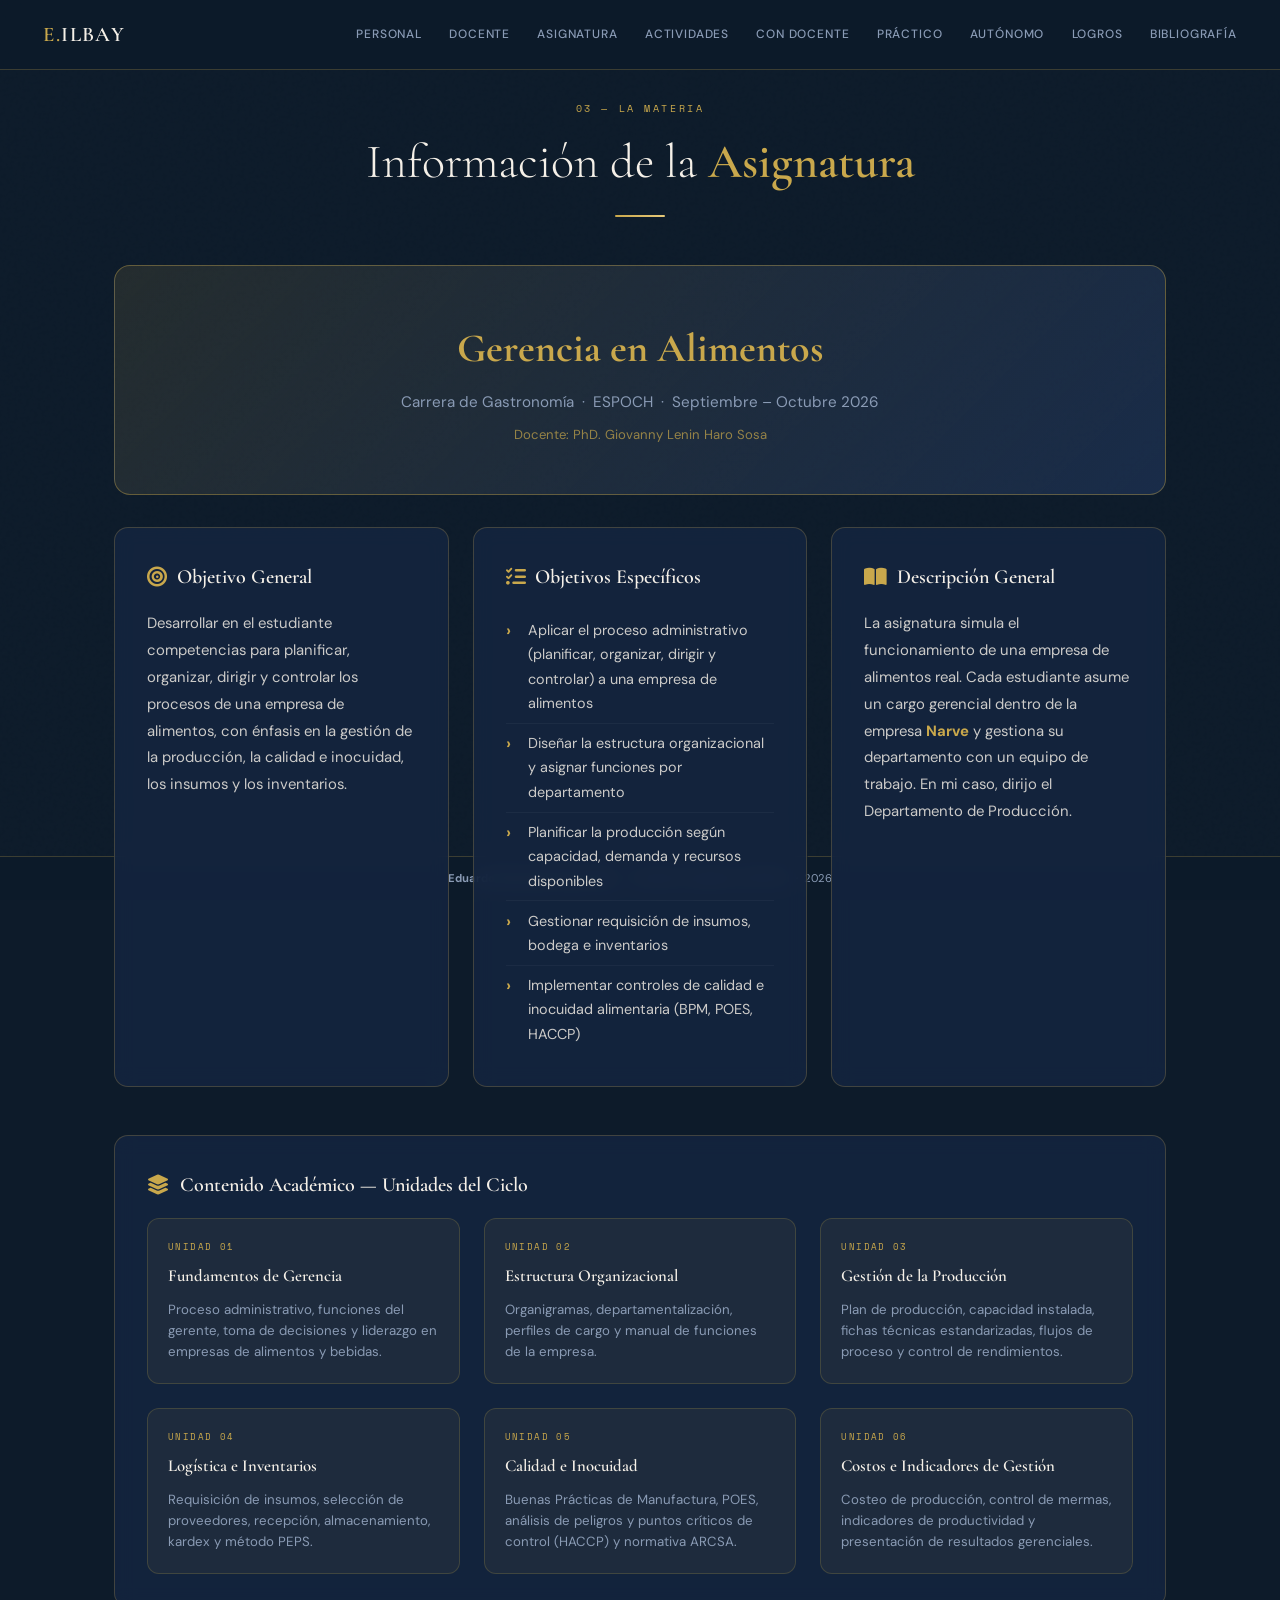
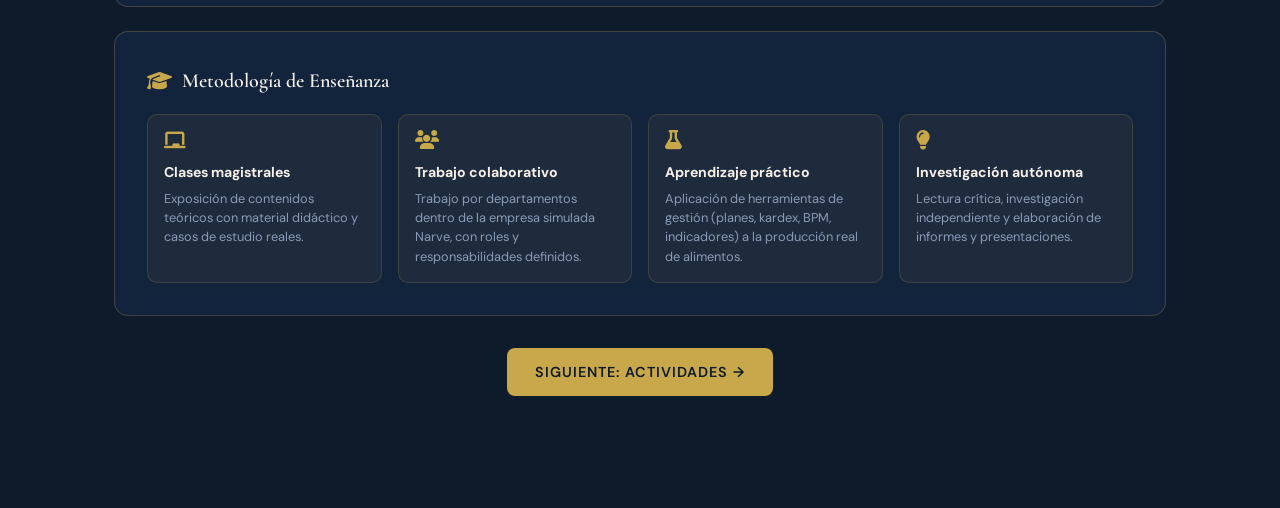
==== asignatura.html @ fa63ee55 "sgdhfghjbklmñ,.{{" ====
<!DOCTYPE html>
<html lang="es">
<head>
  <meta charset="UTF-8" />
  <meta name="viewport" content="width=device-width, initial-scale=1.0" />
  <title>Información de la Asignatura | Portafolio</title>
  <link href="https://fonts.googleapis.com/css2?family=Cormorant+Garamond:ital,wght@0,300;0,400;0,600;1,300;1,400&family=DM+Sans:wght@300;400;500;600&family=Space+Mono:wght@400;700&display=swap" rel="stylesheet" />
  <link href="https://cdnjs.cloudflare.com/ajax/libs/font-awesome/6.5.0/css/all.min.css" rel="stylesheet" />
  <link rel="stylesheet" href="shared-effects.css" />
  <style>
    :root { --navy:#0d1b2a; --navy-mid:#152540; --navy-soft:#1e3356; --gold:#c9a84c; --gold-light:#e6c97a; --cream:#f5f0e8; --cream-dark:#e8e0cc; --white:#ffffff; --text-dim:#8a9bb5; --card-bg:rgba(21,37,64,0.85); --border:rgba(201,168,76,0.25); --radius:14px; }
    *, *::before, *::after { box-sizing:border-box; margin:0; padding:0; }
    html { scroll-behavior:smooth; }
    body { font-family:"DM Sans", sans-serif; background:var(--navy); color:var(--cream); overflow-x:hidden; line-height:1.7; }
    h1, h2, h3, h4 { font-family:"Cormorant Garamond", serif; }
    body::before { content:""; position:fixed; inset:0; background-image:url("data:image/svg+xml,%3Csvg viewBox='0 0 256 256' xmlns='http://www.w3.org/2000/svg'%3E%3Cfilter id='noise'%3E%3CfeTurbulence type='fractalNoise' baseFrequency='0.9' numOctaves='4' stitchTiles='stitch'/%3E%3C/filter%3E%3Crect width='100%25' height='100%25' filter='url(%23noise)' opacity='0.04'/%3E%3C/svg%3E"); pointer-events:none; z-index:0; opacity:0.4; }
    nav { position:fixed; top:0; left:0; right:0; z-index:999; padding:0 2rem; height:70px; display:flex; align-items:center; justify-content:space-between; background:rgba(13,27,42,0.92); backdrop-filter:blur(12px); border-bottom:1px solid var(--border); }
    .nav-brand { font-family:"Cormorant Garamond", serif; font-size:1.3rem; font-weight:600; color:var(--gold); text-decoration:none; }
    .nav-brand span { color:var(--cream); }
    nav a { color:var(--text-dim); text-decoration:none; font-size:0.75rem; font-weight:500; letter-spacing:0.07em; text-transform:uppercase; padding:0.4rem 0.7rem; border-radius:6px; transition:all 0.3s; }
    nav a:hover { color:var(--gold); background:rgba(201,168,76,0.08); }
    main { padding-top:100px; padding-bottom:80px; max-width:1100px; margin:0 auto; position:relative; z-index:1; padding-left:1.5rem; padding-right:1.5rem; }
    .page-header { text-align:center; margin-bottom:3rem; }
    .page-tag { font-family:"Space Mono", monospace; font-size:0.65rem; color:var(--gold); letter-spacing:0.25em; text-transform:uppercase; display:block; margin-bottom:1rem; }
    .page-title { font-size:clamp(2.2rem, 4vw, 3rem); font-weight:300; color:var(--cream); line-height:1.2; }
    .page-title strong { color:var(--gold); font-weight:600; }
    .page-line { width:50px; height:2px; background:linear-gradient(90deg, var(--gold), var(--gold-light)); margin:1.5rem auto 0; border-radius:2px; }
    .course-banner { background:linear-gradient(135deg, rgba(201,168,76,0.12), rgba(30,51,86,0.7)); border:1px solid rgba(201,168,76,0.4); border-radius:16px; padding:3rem 2rem; text-align:center; margin-bottom:2rem; }
    .course-banner h2 { font-size:clamp(1.8rem, 4vw, 2.5rem); color:var(--gold); margin-bottom:0.5rem; }
    .course-banner p { font-size:0.95rem; color:var(--text-dim); }
    .card { background:var(--card-bg); border:1px solid var(--border); border-radius:14px; padding:2rem; backdrop-filter:blur(10px); transition:all 0.35s; margin-bottom:1.5rem; }
    .card:hover { transform:translateY(-3px); border-color:rgba(201,168,76,0.45); }
    .card h3 { font-family:"Cormorant Garamond", serif; font-size:1.25rem; font-weight:600; color:var(--cream); margin-bottom:1rem; display:flex; align-items:center; gap:0.6rem; }
    .card p { font-size:0.93rem; color:rgba(245,240,232,0.82); line-height:1.8; }
    .card ul { list-style:none; }
    .card li { padding:0.45rem 0 0.45rem 1.4rem; position:relative; font-size:0.9rem; color:rgba(245,240,232,0.82); border-bottom:1px solid rgba(255,255,255,0.04); }
    .card li:last-child { border-bottom:none; }
    .card li::before { content:"›"; position:absolute; left:0; color:var(--gold); font-weight:700; font-size:1rem; top:0.4rem; }
    .grid-3 { display:grid; grid-template-columns:repeat(3, 1fr); gap:1.5rem; margin-bottom:1.5rem; }
    .unit-card { background:rgba(201,168,76,0.07); border:1px solid rgba(201,168,76,0.2); border-radius:12px; padding:1.25rem; transition:0.3s; }
    .unit-card:hover { border-color:var(--gold); background:rgba(201,168,76,0.12); }
    .unit-num { font-family:"Space Mono", monospace; font-size:0.58rem; color:var(--gold); letter-spacing:0.15em; text-transform:uppercase; margin-bottom:0.5rem; display:block; }
    .unit-card h4 { font-family:"Cormorant Garamond", serif; font-size:1.05rem; font-weight:600; color:var(--cream); margin-bottom:0.5rem; }
    .unit-card p { font-size:0.83rem; color:var(--text-dim); line-height:1.6; }
    .btn-next { display:inline-block; padding:0.75rem 1.75rem; background:var(--gold); color:var(--navy); text-decoration:none; border-radius:8px; font-weight:600; transition:0.3s; font-size:0.9rem; letter-spacing:0.07em; text-transform:uppercase; }
    .btn-next:hover { background:var(--gold-light); transform:translateY(-2px); }
    footer { position:fixed; bottom:0; width:100%; border-top:1px solid var(--border); padding:0.75rem 2rem; text-align:center; font-size:0.7rem; color:var(--text-dim); background:rgba(13,27,42,0.9); }
    @media (max-width:700px) { main { padding:6rem 1.25rem 80px; } .grid-3 { grid-template-columns:1fr; } }
  </style>
</head>
<body>
  <nav>
    <a class="nav-brand" href="index.html">E.<span>Ilbay</span></a>
    <div style="display:flex; gap:0.3rem; flex-wrap:wrap;">
      <a href="personal.html">Personal</a>
      <a href="docente.html">Docente</a>
      <a href="asignatura.html">Asignatura</a>
      <a href="medio-ciclo.html">Actividades</a>
      <a href="contacto-docente.html">Con Docente</a>
      <a href="practico.html">Práctico</a>
      <a href="autonomo.html">Autónomo</a>
      <a href="logros.html">Logros</a>
      <a href="bibliografia.html">Bibliografía</a>
    </div>
  </nav>

  <main>
    <div class="page-header">
      <span class="page-tag">03 — La Materia</span>
      <h1 class="page-title">Información de la <strong>Asignatura</strong></h1>
      <div class="page-line"></div>
    </div>

    <div class="course-banner">
      <h2>Gerencia en Alimentos</h2>
      <p>Carrera de Gastronomía &nbsp;·&nbsp; ESPOCH &nbsp;·&nbsp; Septiembre – Octubre 2026</p>
      <p style="margin-top:0.5rem; font-size:0.82rem; color:rgba(201,168,76,0.7);">Docente: PhD. Giovanny Lenin Haro Sosa</p>
    </div>

    <!-- Objetivo general + específicos + descripción -->
    <div class="grid-3">
      <div class="card">
        <h3><i class="fas fa-bullseye" style="color:var(--gold);"></i> Objetivo General</h3>
        <p>Desarrollar en el estudiante competencias para planificar, organizar, dirigir y controlar los procesos de una empresa de alimentos, con énfasis en la gestión de la producción, la calidad e inocuidad, los insumos y los inventarios.</p>
      </div>
      <div class="card">
        <h3><i class="fas fa-list-check" style="color:var(--gold);"></i> Objetivos Específicos</h3>
        <ul>
          <li>Aplicar el proceso administrativo (planificar, organizar, dirigir y controlar) a una empresa de alimentos</li>
          <li>Diseñar la estructura organizacional y asignar funciones por departamento</li>
          <li>Planificar la producción según capacidad, demanda y recursos disponibles</li>
          <li>Gestionar requisición de insumos, bodega e inventarios</li>
          <li>Implementar controles de calidad e inocuidad alimentaria (BPM, POES, HACCP)</li>
        </ul>
      </div>
      <div class="card">
        <h3><i class="fas fa-book-open" style="color:var(--gold);"></i> Descripción General</h3>
        <p>La asignatura simula el funcionamiento de una empresa de alimentos real. Cada estudiante asume un cargo gerencial dentro de la empresa <strong style="color:var(--gold);">Narve</strong> y gestiona su departamento con un equipo de trabajo. En mi caso, dirijo el Departamento de Producción.</p>
      </div>
    </div>

    <!-- Contenido temático por unidades -->
    <div class="card">
      <h3><i class="fas fa-layer-group" style="color:var(--gold);"></i> Contenido Académico — Unidades del Ciclo</h3>
      <div class="grid-3" style="margin-top:1rem; margin-bottom:0;">
        <div class="unit-card">
          <span class="unit-num">Unidad 01</span>
          <h4>Fundamentos de Gerencia</h4>
          <p>Proceso administrativo, funciones del gerente, toma de decisiones y liderazgo en empresas de alimentos y bebidas.</p>
        </div>
        <div class="unit-card">
          <span class="unit-num">Unidad 02</span>
          <h4>Estructura Organizacional</h4>
          <p>Organigramas, departamentalización, perfiles de cargo y manual de funciones de la empresa.</p>
        </div>
        <div class="unit-card">
          <span class="unit-num">Unidad 03</span>
          <h4>Gestión de la Producción</h4>
          <p>Plan de producción, capacidad instalada, fichas técnicas estandarizadas, flujos de proceso y control de rendimientos.</p>
        </div>
        <div class="unit-card">
          <span class="unit-num">Unidad 04</span>
          <h4>Logística e Inventarios</h4>
          <p>Requisición de insumos, selección de proveedores, recepción, almacenamiento, kardex y método PEPS.</p>
        </div>
        <div class="unit-card">
          <span class="unit-num">Unidad 05</span>
          <h4>Calidad e Inocuidad</h4>
          <p>Buenas Prácticas de Manufactura, POES, análisis de peligros y puntos críticos de control (HACCP) y normativa ARCSA.</p>
        </div>
        <div class="unit-card">
          <span class="unit-num">Unidad 06</span>
          <h4>Costos e Indicadores de Gestión</h4>
          <p>Costeo de producción, control de mermas, indicadores de productividad y presentación de resultados gerenciales.</p>
        </div>
      </div>
    </div>

    <!-- Metodología de enseñanza -->
    <div class="card">
      <h3><i class="fas fa-graduation-cap" style="color:var(--gold);"></i> Metodología de Enseñanza</h3>
      <div style="display:grid; grid-template-columns:repeat(auto-fit, minmax(200px, 1fr)); gap:1rem; margin-top:0.5rem;">
        <div style="background:rgba(201,168,76,0.07); border-radius:10px; padding:1rem; border:1px solid rgba(201,168,76,0.18);">
          <i class="fas fa-chalkboard" style="color:var(--gold); margin-bottom:0.5rem; display:block; font-size:1.2rem;"></i>
          <strong style="font-size:0.88rem; color:var(--cream);">Clases magistrales</strong>
          <p style="font-size:0.8rem; color:var(--text-dim); margin-top:0.25rem; line-height:1.5;">Exposición de contenidos teóricos con material didáctico y casos de estudio reales.</p>
        </div>
        <div style="background:rgba(201,168,76,0.07); border-radius:10px; padding:1rem; border:1px solid rgba(201,168,76,0.18);">
          <i class="fas fa-users" style="color:var(--gold); margin-bottom:0.5rem; display:block; font-size:1.2rem;"></i>
          <strong style="font-size:0.88rem; color:var(--cream);">Trabajo colaborativo</strong>
          <p style="font-size:0.8rem; color:var(--text-dim); margin-top:0.25rem; line-height:1.5;">Trabajo por departamentos dentro de la empresa simulada Narve, con roles y responsabilidades definidos.</p>
        </div>
        <div style="background:rgba(201,168,76,0.07); border-radius:10px; padding:1rem; border:1px solid rgba(201,168,76,0.18);">
          <i class="fas fa-flask" style="color:var(--gold); margin-bottom:0.5rem; display:block; font-size:1.2rem;"></i>
          <strong style="font-size:0.88rem; color:var(--cream);">Aprendizaje práctico</strong>
          <p style="font-size:0.8rem; color:var(--text-dim); margin-top:0.25rem; line-height:1.5;">Aplicación de herramientas de gestión (planes, kardex, BPM, indicadores) a la producción real de alimentos.</p>
        </div>
        <div style="background:rgba(201,168,76,0.07); border-radius:10px; padding:1rem; border:1px solid rgba(201,168,76,0.18);">
          <i class="fas fa-lightbulb" style="color:var(--gold); margin-bottom:0.5rem; display:block; font-size:1.2rem;"></i>
          <strong style="font-size:0.88rem; color:var(--cream);">Investigación autónoma</strong>
          <p style="font-size:0.8rem; color:var(--text-dim); margin-top:0.25rem; line-height:1.5;">Lectura crítica, investigación independiente y elaboración de informes y presentaciones.</p>
        </div>
      </div>
    </div>

    <div style="text-align:center; margin:2rem 0;">
      <a href="medio-ciclo.html" class="btn-next">Siguiente: Actividades &rarr;</a>
    </div>

  </main>

  <footer>
    <p><strong>Eduardo Alexander Ilbay Saca</strong> &nbsp;·&nbsp; Portafolio Académico ESPOCH &nbsp;·&nbsp; 2026</p>
  </footer>
  <script src="cursor-effects.js"></script>
</body>
</html>
---- shared-effects.css ----
/* ================================================================
   shared-effects.css  —  Cursor glow, load animations, scroll-reveal,
   liquid-glass system, cinematic sections, FadingVideo
   ================================================================ */

/* ── Fonts ─────────────────────────────────────────────────────── */
@import url('https://fonts.googleapis.com/css2?family=Barlow:wght@300;400;500;600&display=swap');

/* ── Liquid glass ──────────────────────────────────────────────── */
.liquid-glass {
  background: rgba(255,255,255,0.01);
  backdrop-filter: blur(4px);
  -webkit-backdrop-filter: blur(4px);
  box-shadow: inset 0 1px 1px rgba(255,255,255,0.1);
  position: relative;
  overflow: hidden;
}
.liquid-glass::before {
  content: "";
  position: absolute; inset: 0;
  border-radius: inherit;
  padding: 1.4px;
  background: linear-gradient(180deg,
    rgba(255,255,255,0.45) 0%, rgba(255,255,255,0.15) 20%,
    rgba(255,255,255,0) 40%, rgba(255,255,255,0) 60%,
    rgba(255,255,255,0.15) 80%, rgba(255,255,255,0.45) 100%);
  -webkit-mask: linear-gradient(#fff 0 0) content-box, linear-gradient(#fff 0 0);
  -webkit-mask-composite: xor;
  mask: linear-gradient(#fff 0 0) content-box, linear-gradient(#fff 0 0);
  mask-composite: exclude;
  pointer-events: none;
}

/* Nav-specific overrides when liquid-glass is applied */
nav.liquid-glass {
  position: fixed;
  background: rgba(13,27,42,0.6);
}

.liquid-glass-strong {
  background: rgba(255,255,255,0.01);
  backdrop-filter: blur(50px);
  -webkit-backdrop-filter: blur(50px);
  box-shadow: 4px 4px 4px rgba(0,0,0,0.05), inset 0 1px 1px rgba(255,255,255,0.15);
  position: relative;
  overflow: hidden;
}
.liquid-glass-strong::before {
  content: "";
  position: absolute; inset: 0;
  border-radius: inherit;
  padding: 1.4px;
  background: linear-gradient(180deg,
    rgba(255,255,255,0.5) 0%, rgba(255,255,255,0.2) 20%,
    rgba(255,255,255,0) 40%, rgba(255,255,255,0) 60%,
    rgba(255,255,255,0.2) 80%, rgba(255,255,255,0.5) 100%);
  -webkit-mask: linear-gradient(#fff 0 0) content-box, linear-gradient(#fff 0 0);
  -webkit-mask-composite: xor;
  mask: linear-gradient(#fff 0 0) content-box, linear-gradient(#fff 0 0);
  mask-composite: exclude;
  pointer-events: none;
}

/* ── Cinematic video section ───────────────────────────────────── */
.cinematic-section {
  position: relative;
  border-radius: 16px;
  overflow: hidden;
  height: 380px;
  margin-bottom: 2.5rem;
  border: 1px solid rgba(201,168,76,0.25);
}
.cinematic-section video {
  width: 100%;
  height: 100%;
  object-fit: cover;
  display: block;
}
.cinematic-overlay {
  position: absolute;
  inset: 0;
  background: linear-gradient(to top,
    rgba(13,27,42,0.82) 0%,
    rgba(13,27,42,0.28) 45%,
    transparent 100%);
  display: flex;
  align-items: flex-end;
  padding: 2rem 2.5rem;
}
.cinematic-label {
  font-family: "Space Mono", monospace;
  font-size: 0.6rem;
  color: rgba(201,168,76,0.9);
  letter-spacing: 0.25em;
  text-transform: uppercase;
  display: block;
  margin-bottom: 0.5rem;
}
.cinematic-title {
  font-family: "Cormorant Garamond", serif;
  font-size: clamp(1.5rem, 3vw, 2.2rem);
  font-weight: 300;
  color: #f5f0e8;
  line-height: 1.2;
}

/* ── Fin de Ciclo / section dividers ──────────────────────────── */
.fc-divider {
  display: flex;
  align-items: center;
  gap: 1rem;
  margin: 1.75rem 0 1.25rem;
  padding: 0.85rem 1.1rem;
  background: rgba(231,76,60,0.07);
  border-left: 3px solid rgba(231,76,60,0.55);
  border-radius: 0 10px 10px 0;
}
.fc-divider i { color: rgba(231,76,60,0.85); font-size: 1rem; flex-shrink: 0; }
.fc-label {
  font-family: "Space Mono", monospace;
  font-size: 0.58rem;
  color: rgba(231,76,60,0.9);
  letter-spacing: 0.2em;
  text-transform: uppercase;
  font-weight: 700;
  display: block;
}
.fc-desc {
  font-size: 0.82rem;
  color: rgba(138,155,181,0.9);
  margin-top: 0.15rem;
  display: block;
}

.section-divider {
  display: flex;
  align-items: center;
  gap: 1.2rem;
  margin: 2.5rem 0 2rem;
}
.section-divider .sd-line { flex: 1; height: 1px; background: linear-gradient(90deg, rgba(201,168,76,0.4), transparent); }
.section-divider .sd-label { font-family: "Space Mono", monospace; font-size: 0.6rem; color: rgba(201,168,76,0.8); letter-spacing: 0.25em; text-transform: uppercase; white-space: nowrap; }
.section-divider .sd-line-r { flex: 1; height: 1px; background: linear-gradient(90deg, transparent, rgba(201,168,76,0.4)); }

/* ── Estado de actividades ────────────────────────────────────── */
.status { display: inline-flex; align-items: center; gap: 0.35rem; font-family: "Space Mono", monospace; font-size: 0.56rem; letter-spacing: 0.12em; text-transform: uppercase; padding: 0.25rem 0.65rem; border-radius: 999px; white-space: nowrap; }
.status.done     { background: rgba(46,204,113,0.12); border: 1px solid rgba(46,204,113,0.4); color: #6fdc9b; }
.status.progress { background: rgba(201,168,76,0.14); border: 1px solid rgba(201,168,76,0.5); color: #e6c97a; }
.status.planned  { background: rgba(138,155,181,0.12); border: 1px solid rgba(138,155,181,0.4); color: #a9b8cf; }

.meta-row { display: flex; flex-wrap: wrap; gap: 0.5rem 1.25rem; font-family: "Space Mono", monospace; font-size: 0.64rem; color: #8a9bb5; letter-spacing: 0.06em; margin-bottom: 1rem; }
.meta-row i { color: #c9a84c; margin-right: 0.3rem; }

/* ── Equipo de trabajo ────────────────────────────────────────── */
.team-grid { display: grid; grid-template-columns: repeat(auto-fit, minmax(220px, 1fr)); gap: 1rem; }
.team-card { background: rgba(201,168,76,0.07); border: 1px solid rgba(201,168,76,0.22); border-radius: 12px; padding: 1.1rem 1.2rem; }
.team-card .area { font-family: "Space Mono", monospace; font-size: 0.58rem; color: #c9a84c; letter-spacing: 0.15em; text-transform: uppercase; display: flex; align-items: center; gap: 0.45rem; margin-bottom: 0.55rem; }
.team-card .person { font-size: 0.95rem; color: #f5f0e8; font-weight: 600; line-height: 1.5; }
.team-card .role { font-size: 0.78rem; color: #8a9bb5; line-height: 1.55; margin-top: 0.4rem; }
.team-card.lead { background: linear-gradient(135deg, rgba(201,168,76,0.18), rgba(21,37,64,0.9)); border-color: rgba(201,168,76,0.55); }

/* ── Flujo de proceso ─────────────────────────────────────────── */
.flow { display: flex; flex-wrap: wrap; align-items: stretch; gap: 0.5rem; }
.flow-step { flex: 1 1 140px; background: rgba(201,168,76,0.07); border: 1px solid rgba(201,168,76,0.22); border-radius: 10px; padding: 0.85rem; text-align: center; font-size: 0.82rem; color: #f5f0e8; }
.flow-step i { display: block; color: #c9a84c; font-size: 1.1rem; margin-bottom: 0.4rem; }
.flow-step small { display: block; color: #8a9bb5; font-size: 0.72rem; margin-top: 0.25rem; }
.flow-arrow { display: flex; align-items: center; color: rgba(201,168,76,0.6); }
@media (max-width: 700px) { .flow-arrow { display: none; } }

/* ── Page-load animations ─────────────────────────────────────── */
@keyframes heroReveal {
  0%   { opacity: 0; transform: translateY(28px); filter: blur(12px); }
  100% { opacity: 1; transform: translateY(0);    filter: blur(0); }
}
@keyframes heroFadeUp {
  0%   { opacity: 0; transform: translateY(20px); }
  100% { opacity: 1; transform: translateY(0); }
}

.hero-anim {
  opacity: 0;
  animation-fill-mode: forwards;
  animation-timing-function: cubic-bezier(0.16, 1, 0.3, 1);
}
.hero-reveal { animation-name: heroReveal; animation-duration: 1.1s; }
.hero-fade   { animation-name: heroFadeUp; animation-duration: 1s; }

/* ── Scroll-reveal cards ──────────────────────────────────────── */
.fade-in-card {
  opacity: 0;
  transform: translateY(22px);
  transition:
    opacity   0.65s cubic-bezier(0.16, 1, 0.3, 1),
    transform 0.65s cubic-bezier(0.16, 1, 0.3, 1);
}
.fade-in-card.is-visible {
  opacity: 1;
  transform: translateY(0);
}

/* ── Accessibility: respect reduced-motion ────────────────────── */
@media (prefers-reduced-motion: reduce) {
  .hero-anim          { animation: none !important; opacity: 1 !important; }
  .fade-in-card       { opacity: 1 !important; transform: none !important; transition: none !important; }
  .cinematic-section video { opacity: 1 !important; }
}
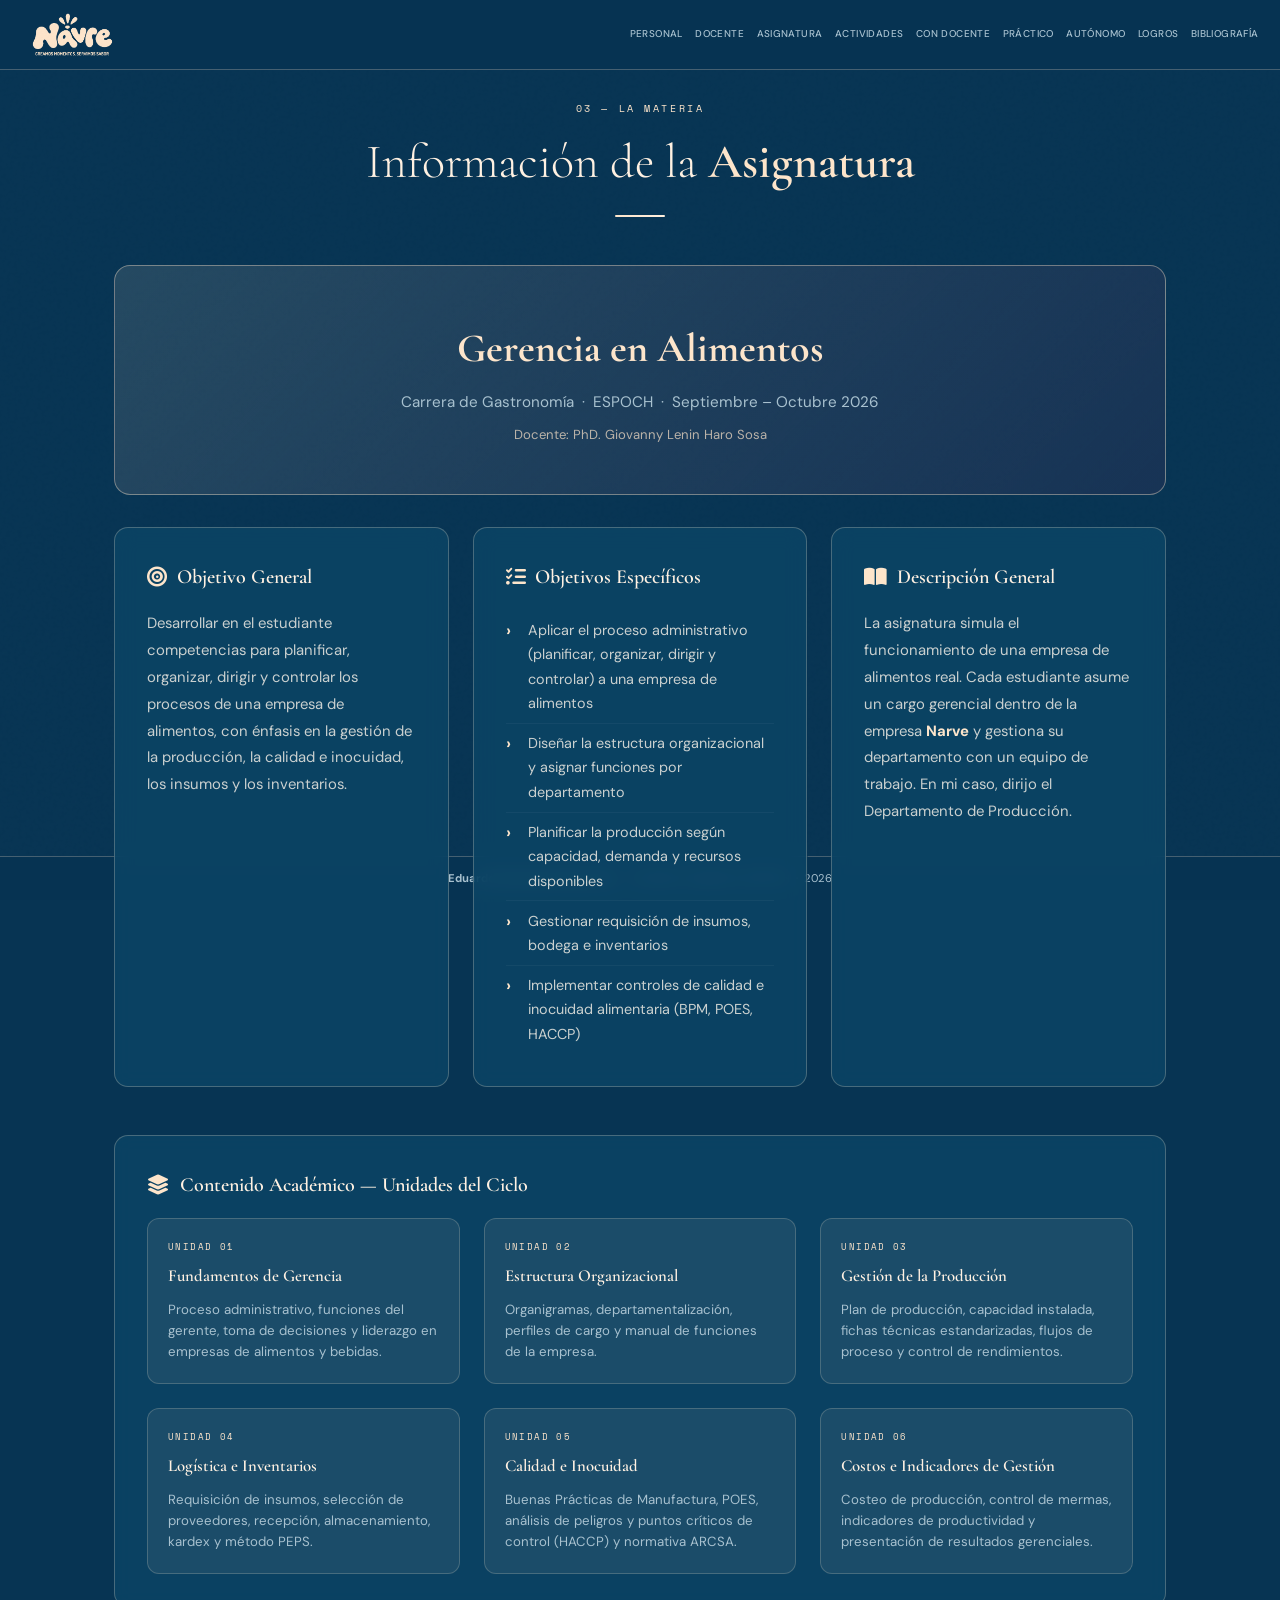
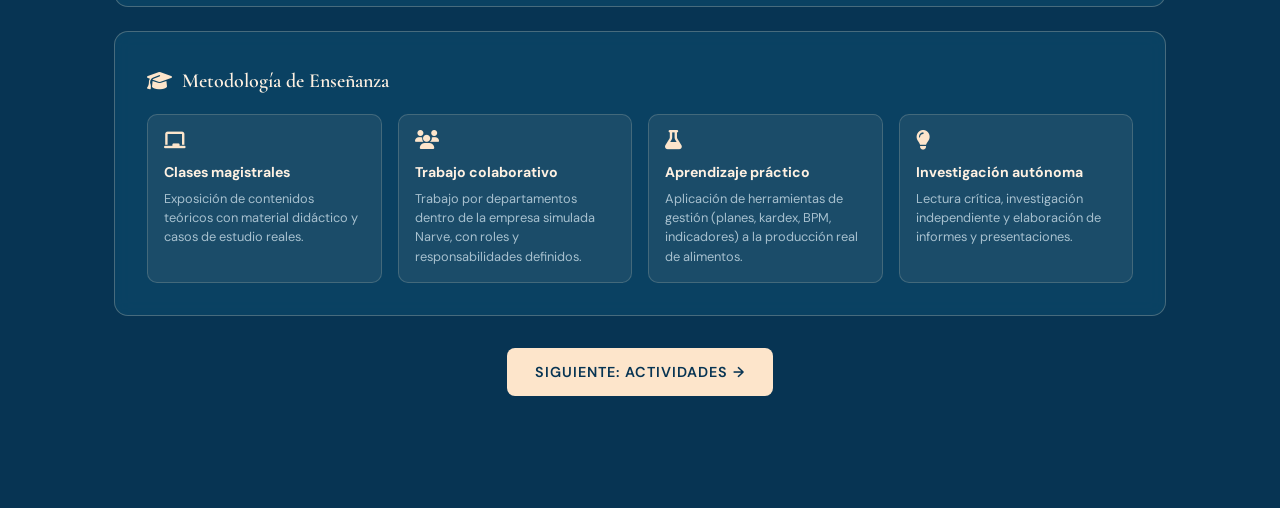
==== commit 3d8de290: "23567890oijnh578" ====
--- a/asignatura.html
+++ b/asignatura.html
@@ -8,28 +8,28 @@
   <link href="https://cdnjs.cloudflare.com/ajax/libs/font-awesome/6.5.0/css/all.min.css" rel="stylesheet" />
   <link rel="stylesheet" href="shared-effects.css" />
   <style>
-    :root { --navy:#0d1b2a; --navy-mid:#152540; --navy-soft:#1e3356; --gold:#c9a84c; --gold-light:#e6c97a; --cream:#f5f0e8; --cream-dark:#e8e0cc; --white:#ffffff; --text-dim:#8a9bb5; --card-bg:rgba(21,37,64,0.85); --border:rgba(201,168,76,0.25); --radius:14px; }
+    :root { --navy:#073453; --navy-mid:#0b4566; --navy-soft:#145572; --gold:#fde5cb; --gold-light:#fff0df; --cream:#fff1e2; --cream-dark:#f2cfaa; --white:#ffffff; --text-dim:#a8c1cf; --card-bg:rgba(11,69,102,0.85); --border:rgba(253,229,203,0.25); --radius:14px; }
     *, *::before, *::after { box-sizing:border-box; margin:0; padding:0; }
     html { scroll-behavior:smooth; }
     body { font-family:"DM Sans", sans-serif; background:var(--navy); color:var(--cream); overflow-x:hidden; line-height:1.7; }
     h1, h2, h3, h4 { font-family:"Cormorant Garamond", serif; }
     body::before { content:""; position:fixed; inset:0; background-image:url("data:image/svg+xml,%3Csvg viewBox='0 0 256 256' xmlns='http://www.w3.org/2000/svg'%3E%3Cfilter id='noise'%3E%3CfeTurbulence type='fractalNoise' baseFrequency='0.9' numOctaves='4' stitchTiles='stitch'/%3E%3C/filter%3E%3Crect width='100%25' height='100%25' filter='url(%23noise)' opacity='0.04'/%3E%3C/svg%3E"); pointer-events:none; z-index:0; opacity:0.4; }
-    nav { position:fixed; top:0; left:0; right:0; z-index:999; padding:0 2rem; height:70px; display:flex; align-items:center; justify-content:space-between; background:rgba(13,27,42,0.92); backdrop-filter:blur(12px); border-bottom:1px solid var(--border); }
+    nav { position:fixed; top:0; left:0; right:0; z-index:999; padding:0 2rem; height:70px; display:flex; align-items:center; justify-content:space-between; background:rgba(7,52,83,0.92); backdrop-filter:blur(12px); border-bottom:1px solid var(--border); }
     .nav-brand { font-family:"Cormorant Garamond", serif; font-size:1.3rem; font-weight:600; color:var(--gold); text-decoration:none; }
     .nav-brand span { color:var(--cream); }
     nav a { color:var(--text-dim); text-decoration:none; font-size:0.75rem; font-weight:500; letter-spacing:0.07em; text-transform:uppercase; padding:0.4rem 0.7rem; border-radius:6px; transition:all 0.3s; }
-    nav a:hover { color:var(--gold); background:rgba(201,168,76,0.08); }
+    nav a:hover { color:var(--gold); background:rgba(253,229,203,0.08); }
     main { padding-top:100px; padding-bottom:80px; max-width:1100px; margin:0 auto; position:relative; z-index:1; padding-left:1.5rem; padding-right:1.5rem; }
     .page-header { text-align:center; margin-bottom:3rem; }
     .page-tag { font-family:"Space Mono", monospace; font-size:0.65rem; color:var(--gold); letter-spacing:0.25em; text-transform:uppercase; display:block; margin-bottom:1rem; }
     .page-title { font-size:clamp(2.2rem, 4vw, 3rem); font-weight:300; color:var(--cream); line-height:1.2; }
     .page-title strong { color:var(--gold); font-weight:600; }
     .page-line { width:50px; height:2px; background:linear-gradient(90deg, var(--gold), var(--gold-light)); margin:1.5rem auto 0; border-radius:2px; }
-    .course-banner { background:linear-gradient(135deg, rgba(201,168,76,0.12), rgba(30,51,86,0.7)); border:1px solid rgba(201,168,76,0.4); border-radius:16px; padding:3rem 2rem; text-align:center; margin-bottom:2rem; }
+    .course-banner { background:linear-gradient(135deg, rgba(253,229,203,0.12), rgba(30,51,86,0.7)); border:1px solid rgba(253,229,203,0.4); border-radius:16px; padding:3rem 2rem; text-align:center; margin-bottom:2rem; }
     .course-banner h2 { font-size:clamp(1.8rem, 4vw, 2.5rem); color:var(--gold); margin-bottom:0.5rem; }
     .course-banner p { font-size:0.95rem; color:var(--text-dim); }
     .card { background:var(--card-bg); border:1px solid var(--border); border-radius:14px; padding:2rem; backdrop-filter:blur(10px); transition:all 0.35s; margin-bottom:1.5rem; }
-    .card:hover { transform:translateY(-3px); border-color:rgba(201,168,76,0.45); }
+    .card:hover { transform:translateY(-3px); border-color:rgba(253,229,203,0.45); }
     .card h3 { font-family:"Cormorant Garamond", serif; font-size:1.25rem; font-weight:600; color:var(--cream); margin-bottom:1rem; display:flex; align-items:center; gap:0.6rem; }
     .card p { font-size:0.93rem; color:rgba(245,240,232,0.82); line-height:1.8; }
     .card ul { list-style:none; }
@@ -37,20 +37,21 @@
     .card li:last-child { border-bottom:none; }
     .card li::before { content:"›"; position:absolute; left:0; color:var(--gold); font-weight:700; font-size:1rem; top:0.4rem; }
     .grid-3 { display:grid; grid-template-columns:repeat(3, 1fr); gap:1.5rem; margin-bottom:1.5rem; }
-    .unit-card { background:rgba(201,168,76,0.07); border:1px solid rgba(201,168,76,0.2); border-radius:12px; padding:1.25rem; transition:0.3s; }
-    .unit-card:hover { border-color:var(--gold); background:rgba(201,168,76,0.12); }
+    .unit-card { background:rgba(253,229,203,0.07); border:1px solid rgba(253,229,203,0.2); border-radius:12px; padding:1.25rem; transition:0.3s; }
+    .unit-card:hover { border-color:var(--gold); background:rgba(253,229,203,0.12); }
     .unit-num { font-family:"Space Mono", monospace; font-size:0.58rem; color:var(--gold); letter-spacing:0.15em; text-transform:uppercase; margin-bottom:0.5rem; display:block; }
     .unit-card h4 { font-family:"Cormorant Garamond", serif; font-size:1.05rem; font-weight:600; color:var(--cream); margin-bottom:0.5rem; }
     .unit-card p { font-size:0.83rem; color:var(--text-dim); line-height:1.6; }
     .btn-next { display:inline-block; padding:0.75rem 1.75rem; background:var(--gold); color:var(--navy); text-decoration:none; border-radius:8px; font-weight:600; transition:0.3s; font-size:0.9rem; letter-spacing:0.07em; text-transform:uppercase; }
     .btn-next:hover { background:var(--gold-light); transform:translateY(-2px); }
-    footer { position:fixed; bottom:0; width:100%; border-top:1px solid var(--border); padding:0.75rem 2rem; text-align:center; font-size:0.7rem; color:var(--text-dim); background:rgba(13,27,42,0.9); }
+    footer { position:fixed; bottom:0; width:100%; border-top:1px solid var(--border); padding:0.75rem 2rem; text-align:center; font-size:0.7rem; color:var(--text-dim); background:rgba(7,52,83,0.9); }
     @media (max-width:700px) { main { padding:6rem 1.25rem 80px; } .grid-3 { grid-template-columns:1fr; } }
   </style>
+  <link rel="stylesheet" href="brand.css" />
 </head>
 <body>
   <nav>
-    <a class="nav-brand" href="index.html">E.<span>Ilbay</span></a>
+    <a class="nav-brand" href="index.html" aria-label="Narve - inicio"><img src="assets/narve-logo.png" alt="Narve: Creamos momentos, servimos sabor" /></a>
     <div style="display:flex; gap:0.3rem; flex-wrap:wrap;">
       <a href="personal.html">Personal</a>
       <a href="docente.html">Docente</a>
@@ -74,7 +75,7 @@
     <div class="course-banner">
       <h2>Gerencia en Alimentos</h2>
       <p>Carrera de Gastronomía &nbsp;·&nbsp; ESPOCH &nbsp;·&nbsp; Septiembre – Octubre 2026</p>
-      <p style="margin-top:0.5rem; font-size:0.82rem; color:rgba(201,168,76,0.7);">Docente: PhD. Giovanny Lenin Haro Sosa</p>
+      <p style="margin-top:0.5rem; font-size:0.82rem; color:rgba(253,229,203,0.7);">Docente: PhD. Giovanny Lenin Haro Sosa</p>
     </div>
 
     <!-- Objetivo general + específicos + descripción -->
@@ -140,22 +141,22 @@
     <div class="card">
       <h3><i class="fas fa-graduation-cap" style="color:var(--gold);"></i> Metodología de Enseñanza</h3>
       <div style="display:grid; grid-template-columns:repeat(auto-fit, minmax(200px, 1fr)); gap:1rem; margin-top:0.5rem;">
-        <div style="background:rgba(201,168,76,0.07); border-radius:10px; padding:1rem; border:1px solid rgba(201,168,76,0.18);">
+        <div style="background:rgba(253,229,203,0.07); border-radius:10px; padding:1rem; border:1px solid rgba(253,229,203,0.18);">
           <i class="fas fa-chalkboard" style="color:var(--gold); margin-bottom:0.5rem; display:block; font-size:1.2rem;"></i>
           <strong style="font-size:0.88rem; color:var(--cream);">Clases magistrales</strong>
           <p style="font-size:0.8rem; color:var(--text-dim); margin-top:0.25rem; line-height:1.5;">Exposición de contenidos teóricos con material didáctico y casos de estudio reales.</p>
         </div>
-        <div style="background:rgba(201,168,76,0.07); border-radius:10px; padding:1rem; border:1px solid rgba(201,168,76,0.18);">
+        <div style="background:rgba(253,229,203,0.07); border-radius:10px; padding:1rem; border:1px solid rgba(253,229,203,0.18);">
           <i class="fas fa-users" style="color:var(--gold); margin-bottom:0.5rem; display:block; font-size:1.2rem;"></i>
           <strong style="font-size:0.88rem; color:var(--cream);">Trabajo colaborativo</strong>
           <p style="font-size:0.8rem; color:var(--text-dim); margin-top:0.25rem; line-height:1.5;">Trabajo por departamentos dentro de la empresa simulada Narve, con roles y responsabilidades definidos.</p>
         </div>
-        <div style="background:rgba(201,168,76,0.07); border-radius:10px; padding:1rem; border:1px solid rgba(201,168,76,0.18);">
+        <div style="background:rgba(253,229,203,0.07); border-radius:10px; padding:1rem; border:1px solid rgba(253,229,203,0.18);">
           <i class="fas fa-flask" style="color:var(--gold); margin-bottom:0.5rem; display:block; font-size:1.2rem;"></i>
           <strong style="font-size:0.88rem; color:var(--cream);">Aprendizaje práctico</strong>
           <p style="font-size:0.8rem; color:var(--text-dim); margin-top:0.25rem; line-height:1.5;">Aplicación de herramientas de gestión (planes, kardex, BPM, indicadores) a la producción real de alimentos.</p>
         </div>
-        <div style="background:rgba(201,168,76,0.07); border-radius:10px; padding:1rem; border:1px solid rgba(201,168,76,0.18);">
+        <div style="background:rgba(253,229,203,0.07); border-radius:10px; padding:1rem; border:1px solid rgba(253,229,203,0.18);">
           <i class="fas fa-lightbulb" style="color:var(--gold); margin-bottom:0.5rem; display:block; font-size:1.2rem;"></i>
           <strong style="font-size:0.88rem; color:var(--cream);">Investigación autónoma</strong>
           <p style="font-size:0.8rem; color:var(--text-dim); margin-top:0.25rem; line-height:1.5;">Lectura crítica, investigación independiente y elaboración de informes y presentaciones.</p>
--- a/shared-effects.css
+++ b/shared-effects.css
@@ -34,7 +34,7 @@
 /* Nav-specific overrides when liquid-glass is applied */
 nav.liquid-glass {
   position: fixed;
-  background: rgba(13,27,42,0.6);
+  background: rgba(7,52,83,0.6);
 }
 
 .liquid-glass-strong {
@@ -68,7 +68,7 @@
   overflow: hidden;
   height: 380px;
   margin-bottom: 2.5rem;
-  border: 1px solid rgba(201,168,76,0.25);
+  border: 1px solid rgba(253,229,203,0.25);
 }
 .cinematic-section video {
   width: 100%;
@@ -80,8 +80,8 @@
   position: absolute;
   inset: 0;
   background: linear-gradient(to top,
-    rgba(13,27,42,0.82) 0%,
-    rgba(13,27,42,0.28) 45%,
+    rgba(7,52,83,0.82) 0%,
+    rgba(7,52,83,0.28) 45%,
     transparent 100%);
   display: flex;
   align-items: flex-end;
@@ -90,7 +90,7 @@
 .cinematic-label {
   font-family: "Space Mono", monospace;
   font-size: 0.6rem;
-  color: rgba(201,168,76,0.9);
+  color: rgba(253,229,203,0.9);
   letter-spacing: 0.25em;
   text-transform: uppercase;
   display: block;
@@ -100,7 +100,7 @@
   font-family: "Cormorant Garamond", serif;
   font-size: clamp(1.5rem, 3vw, 2.2rem);
   font-weight: 300;
-  color: #f5f0e8;
+  color: #fff1e2;
   line-height: 1.2;
 }
 
@@ -138,33 +138,33 @@
   gap: 1.2rem;
   margin: 2.5rem 0 2rem;
 }
-.section-divider .sd-line { flex: 1; height: 1px; background: linear-gradient(90deg, rgba(201,168,76,0.4), transparent); }
-.section-divider .sd-label { font-family: "Space Mono", monospace; font-size: 0.6rem; color: rgba(201,168,76,0.8); letter-spacing: 0.25em; text-transform: uppercase; white-space: nowrap; }
-.section-divider .sd-line-r { flex: 1; height: 1px; background: linear-gradient(90deg, transparent, rgba(201,168,76,0.4)); }
+.section-divider .sd-line { flex: 1; height: 1px; background: linear-gradient(90deg, rgba(253,229,203,0.4), transparent); }
+.section-divider .sd-label { font-family: "Space Mono", monospace; font-size: 0.6rem; color: rgba(253,229,203,0.8); letter-spacing: 0.25em; text-transform: uppercase; white-space: nowrap; }
+.section-divider .sd-line-r { flex: 1; height: 1px; background: linear-gradient(90deg, transparent, rgba(253,229,203,0.4)); }
 
 /* ── Estado de actividades ────────────────────────────────────── */
 .status { display: inline-flex; align-items: center; gap: 0.35rem; font-family: "Space Mono", monospace; font-size: 0.56rem; letter-spacing: 0.12em; text-transform: uppercase; padding: 0.25rem 0.65rem; border-radius: 999px; white-space: nowrap; }
 .status.done     { background: rgba(46,204,113,0.12); border: 1px solid rgba(46,204,113,0.4); color: #6fdc9b; }
-.status.progress { background: rgba(201,168,76,0.14); border: 1px solid rgba(201,168,76,0.5); color: #e6c97a; }
+.status.progress { background: rgba(253,229,203,0.14); border: 1px solid rgba(253,229,203,0.5); color: #fff0df; }
 .status.planned  { background: rgba(138,155,181,0.12); border: 1px solid rgba(138,155,181,0.4); color: #a9b8cf; }
 
-.meta-row { display: flex; flex-wrap: wrap; gap: 0.5rem 1.25rem; font-family: "Space Mono", monospace; font-size: 0.64rem; color: #8a9bb5; letter-spacing: 0.06em; margin-bottom: 1rem; }
-.meta-row i { color: #c9a84c; margin-right: 0.3rem; }
+.meta-row { display: flex; flex-wrap: wrap; gap: 0.5rem 1.25rem; font-family: "Space Mono", monospace; font-size: 0.64rem; color: #a8c1cf; letter-spacing: 0.06em; margin-bottom: 1rem; }
+.meta-row i { color: #fde5cb; margin-right: 0.3rem; }
 
 /* ── Equipo de trabajo ────────────────────────────────────────── */
 .team-grid { display: grid; grid-template-columns: repeat(auto-fit, minmax(220px, 1fr)); gap: 1rem; }
-.team-card { background: rgba(201,168,76,0.07); border: 1px solid rgba(201,168,76,0.22); border-radius: 12px; padding: 1.1rem 1.2rem; }
-.team-card .area { font-family: "Space Mono", monospace; font-size: 0.58rem; color: #c9a84c; letter-spacing: 0.15em; text-transform: uppercase; display: flex; align-items: center; gap: 0.45rem; margin-bottom: 0.55rem; }
-.team-card .person { font-size: 0.95rem; color: #f5f0e8; font-weight: 600; line-height: 1.5; }
-.team-card .role { font-size: 0.78rem; color: #8a9bb5; line-height: 1.55; margin-top: 0.4rem; }
-.team-card.lead { background: linear-gradient(135deg, rgba(201,168,76,0.18), rgba(21,37,64,0.9)); border-color: rgba(201,168,76,0.55); }
+.team-card { background: rgba(253,229,203,0.07); border: 1px solid rgba(253,229,203,0.22); border-radius: 12px; padding: 1.1rem 1.2rem; }
+.team-card .area { font-family: "Space Mono", monospace; font-size: 0.58rem; color: #fde5cb; letter-spacing: 0.15em; text-transform: uppercase; display: flex; align-items: center; gap: 0.45rem; margin-bottom: 0.55rem; }
+.team-card .person { font-size: 0.95rem; color: #fff1e2; font-weight: 600; line-height: 1.5; }
+.team-card .role { font-size: 0.78rem; color: #a8c1cf; line-height: 1.55; margin-top: 0.4rem; }
+.team-card.lead { background: linear-gradient(135deg, rgba(253,229,203,0.18), rgba(11,69,102,0.9)); border-color: rgba(253,229,203,0.55); }
 
 /* ── Flujo de proceso ─────────────────────────────────────────── */
 .flow { display: flex; flex-wrap: wrap; align-items: stretch; gap: 0.5rem; }
-.flow-step { flex: 1 1 140px; background: rgba(201,168,76,0.07); border: 1px solid rgba(201,168,76,0.22); border-radius: 10px; padding: 0.85rem; text-align: center; font-size: 0.82rem; color: #f5f0e8; }
-.flow-step i { display: block; color: #c9a84c; font-size: 1.1rem; margin-bottom: 0.4rem; }
-.flow-step small { display: block; color: #8a9bb5; font-size: 0.72rem; margin-top: 0.25rem; }
-.flow-arrow { display: flex; align-items: center; color: rgba(201,168,76,0.6); }
+.flow-step { flex: 1 1 140px; background: rgba(253,229,203,0.07); border: 1px solid rgba(253,229,203,0.22); border-radius: 10px; padding: 0.85rem; text-align: center; font-size: 0.82rem; color: #fff1e2; }
+.flow-step i { display: block; color: #fde5cb; font-size: 1.1rem; margin-bottom: 0.4rem; }
+.flow-step small { display: block; color: #a8c1cf; font-size: 0.72rem; margin-top: 0.25rem; }
+.flow-arrow { display: flex; align-items: center; color: rgba(253,229,203,0.6); }
 @media (max-width: 700px) { .flow-arrow { display: none; } }
 
 /* ── Page-load animations ─────────────────────────────────────── */
--- a/brand.css
+++ b/brand.css
@@ -0,0 +1,30 @@
+.nav-brand img {
+  display: block;
+  width: 92px;
+  max-height: 46px;
+  object-fit: contain;
+}
+
+nav {
+  gap: 0.5rem;
+  padding-right: 1rem;
+  padding-left: 1rem;
+}
+
+nav > div {
+  flex-wrap: nowrap !important;
+  gap: 0.1rem !important;
+}
+
+nav a:not(.nav-brand) {
+  padding: 0.25rem 0.34rem;
+  font-size: 0.62rem;
+  letter-spacing: 0.04em;
+  white-space: nowrap;
+}
+
+@media (max-width: 768px) {
+  .nav-brand img {
+    width: 84px;
+  }
+}
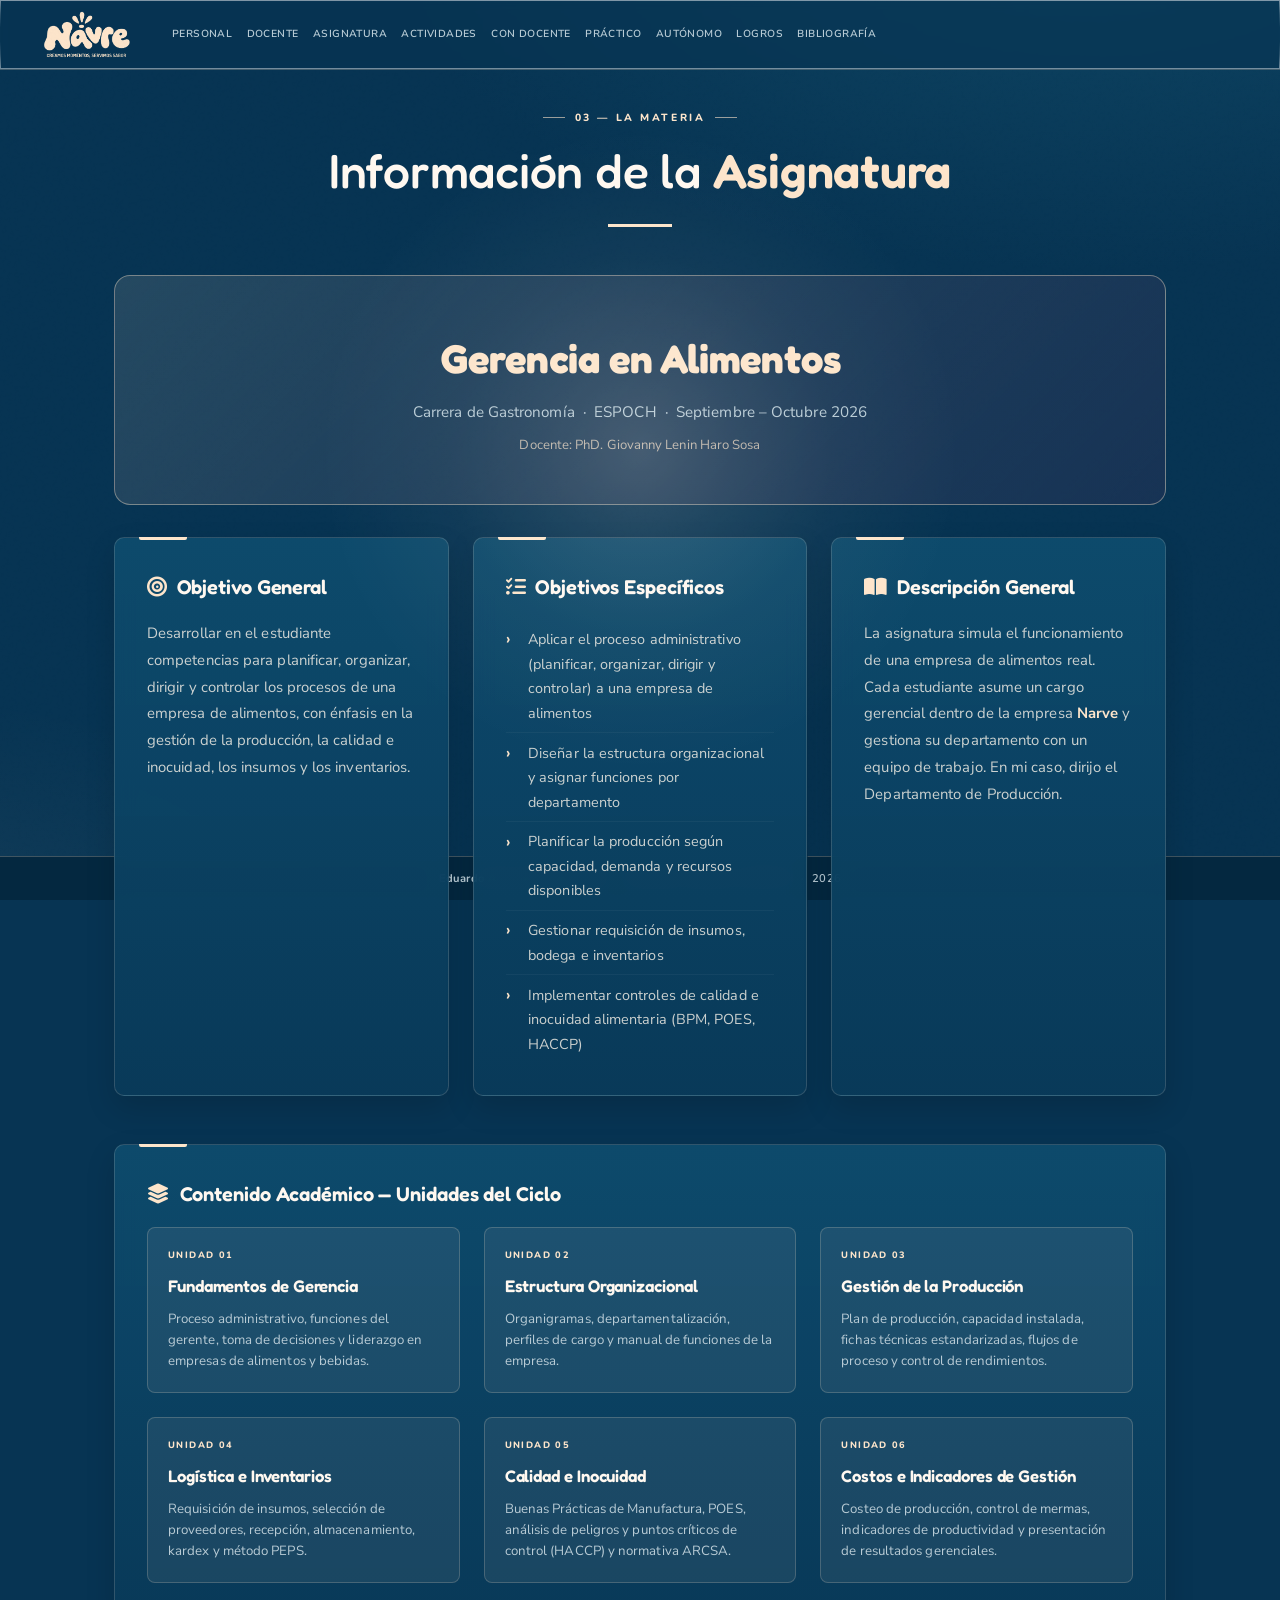
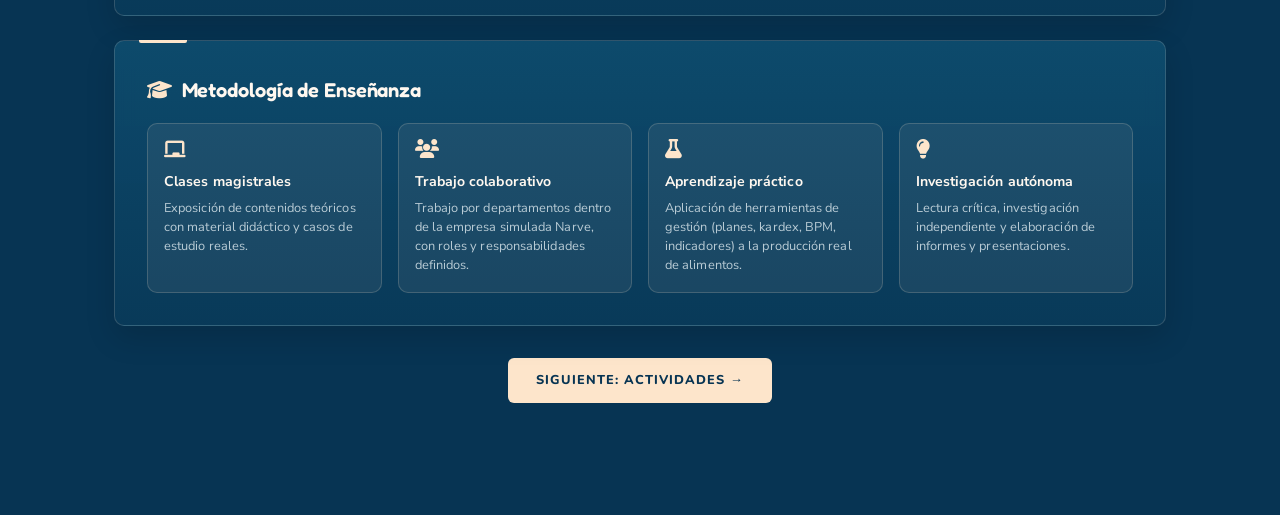
==== commit 070583f8: "2345ykkj.." ====
--- a/asignatura.html
+++ b/asignatura.html
@@ -4,24 +4,24 @@
   <meta charset="UTF-8" />
   <meta name="viewport" content="width=device-width, initial-scale=1.0" />
   <title>Información de la Asignatura | Portafolio</title>
-  <link href="https://fonts.googleapis.com/css2?family=Cormorant+Garamond:ital,wght@0,300;0,400;0,600;1,300;1,400&family=DM+Sans:wght@300;400;500;600&family=Space+Mono:wght@400;700&display=swap" rel="stylesheet" />
+  <link href="https://fonts.googleapis.com/css2?family=Fredoka:wght@400;500;600;700&family=Nunito:wght@500;600;700;800&family=Nunito+Sans:ital,opsz,wght@0,6..12,300;0,6..12,400;0,6..12,600;0,6..12,700;1,6..12,400&display=swap" rel="stylesheet" />
   <link href="https://cdnjs.cloudflare.com/ajax/libs/font-awesome/6.5.0/css/all.min.css" rel="stylesheet" />
   <link rel="stylesheet" href="shared-effects.css" />
   <style>
     :root { --navy:#073453; --navy-mid:#0b4566; --navy-soft:#145572; --gold:#fde5cb; --gold-light:#fff0df; --cream:#fff1e2; --cream-dark:#f2cfaa; --white:#ffffff; --text-dim:#a8c1cf; --card-bg:rgba(11,69,102,0.85); --border:rgba(253,229,203,0.25); --radius:14px; }
     *, *::before, *::after { box-sizing:border-box; margin:0; padding:0; }
     html { scroll-behavior:smooth; }
-    body { font-family:"DM Sans", sans-serif; background:var(--navy); color:var(--cream); overflow-x:hidden; line-height:1.7; }
-    h1, h2, h3, h4 { font-family:"Cormorant Garamond", serif; }
+    body { font-family:"Nunito Sans", sans-serif; background:var(--navy); color:var(--cream); overflow-x:hidden; line-height:1.7; }
+    h1, h2, h3, h4 { font-family:"Fredoka", sans-serif; }
     body::before { content:""; position:fixed; inset:0; background-image:url("data:image/svg+xml,%3Csvg viewBox='0 0 256 256' xmlns='http://www.w3.org/2000/svg'%3E%3Cfilter id='noise'%3E%3CfeTurbulence type='fractalNoise' baseFrequency='0.9' numOctaves='4' stitchTiles='stitch'/%3E%3C/filter%3E%3Crect width='100%25' height='100%25' filter='url(%23noise)' opacity='0.04'/%3E%3C/svg%3E"); pointer-events:none; z-index:0; opacity:0.4; }
     nav { position:fixed; top:0; left:0; right:0; z-index:999; padding:0 2rem; height:70px; display:flex; align-items:center; justify-content:space-between; background:rgba(7,52,83,0.92); backdrop-filter:blur(12px); border-bottom:1px solid var(--border); }
-    .nav-brand { font-family:"Cormorant Garamond", serif; font-size:1.3rem; font-weight:600; color:var(--gold); text-decoration:none; }
+    .nav-brand { font-family:"Fredoka", sans-serif; font-size:1.3rem; font-weight:600; color:var(--gold); text-decoration:none; }
     .nav-brand span { color:var(--cream); }
     nav a { color:var(--text-dim); text-decoration:none; font-size:0.75rem; font-weight:500; letter-spacing:0.07em; text-transform:uppercase; padding:0.4rem 0.7rem; border-radius:6px; transition:all 0.3s; }
     nav a:hover { color:var(--gold); background:rgba(253,229,203,0.08); }
     main { padding-top:100px; padding-bottom:80px; max-width:1100px; margin:0 auto; position:relative; z-index:1; padding-left:1.5rem; padding-right:1.5rem; }
     .page-header { text-align:center; margin-bottom:3rem; }
-    .page-tag { font-family:"Space Mono", monospace; font-size:0.65rem; color:var(--gold); letter-spacing:0.25em; text-transform:uppercase; display:block; margin-bottom:1rem; }
+    .page-tag { font-family:"Nunito", sans-serif; font-size:0.65rem; color:var(--gold); letter-spacing:0.25em; text-transform:uppercase; display:block; margin-bottom:1rem; }
     .page-title { font-size:clamp(2.2rem, 4vw, 3rem); font-weight:300; color:var(--cream); line-height:1.2; }
     .page-title strong { color:var(--gold); font-weight:600; }
     .page-line { width:50px; height:2px; background:linear-gradient(90deg, var(--gold), var(--gold-light)); margin:1.5rem auto 0; border-radius:2px; }
@@ -30,7 +30,7 @@
     .course-banner p { font-size:0.95rem; color:var(--text-dim); }
     .card { background:var(--card-bg); border:1px solid var(--border); border-radius:14px; padding:2rem; backdrop-filter:blur(10px); transition:all 0.35s; margin-bottom:1.5rem; }
     .card:hover { transform:translateY(-3px); border-color:rgba(253,229,203,0.45); }
-    .card h3 { font-family:"Cormorant Garamond", serif; font-size:1.25rem; font-weight:600; color:var(--cream); margin-bottom:1rem; display:flex; align-items:center; gap:0.6rem; }
+    .card h3 { font-family:"Fredoka", sans-serif; font-size:1.25rem; font-weight:600; color:var(--cream); margin-bottom:1rem; display:flex; align-items:center; gap:0.6rem; }
     .card p { font-size:0.93rem; color:rgba(245,240,232,0.82); line-height:1.8; }
     .card ul { list-style:none; }
     .card li { padding:0.45rem 0 0.45rem 1.4rem; position:relative; font-size:0.9rem; color:rgba(245,240,232,0.82); border-bottom:1px solid rgba(255,255,255,0.04); }
@@ -39,8 +39,8 @@
     .grid-3 { display:grid; grid-template-columns:repeat(3, 1fr); gap:1.5rem; margin-bottom:1.5rem; }
     .unit-card { background:rgba(253,229,203,0.07); border:1px solid rgba(253,229,203,0.2); border-radius:12px; padding:1.25rem; transition:0.3s; }
     .unit-card:hover { border-color:var(--gold); background:rgba(253,229,203,0.12); }
-    .unit-num { font-family:"Space Mono", monospace; font-size:0.58rem; color:var(--gold); letter-spacing:0.15em; text-transform:uppercase; margin-bottom:0.5rem; display:block; }
-    .unit-card h4 { font-family:"Cormorant Garamond", serif; font-size:1.05rem; font-weight:600; color:var(--cream); margin-bottom:0.5rem; }
+    .unit-num { font-family:"Nunito", sans-serif; font-size:0.58rem; color:var(--gold); letter-spacing:0.15em; text-transform:uppercase; margin-bottom:0.5rem; display:block; }
+    .unit-card h4 { font-family:"Fredoka", sans-serif; font-size:1.05rem; font-weight:600; color:var(--cream); margin-bottom:0.5rem; }
     .unit-card p { font-size:0.83rem; color:var(--text-dim); line-height:1.6; }
     .btn-next { display:inline-block; padding:0.75rem 1.75rem; background:var(--gold); color:var(--navy); text-decoration:none; border-radius:8px; font-weight:600; transition:0.3s; font-size:0.9rem; letter-spacing:0.07em; text-transform:uppercase; }
     .btn-next:hover { background:var(--gold-light); transform:translateY(-2px); }
--- a/shared-effects.css
+++ b/shared-effects.css
@@ -4,7 +4,7 @@
    ================================================================ */
 
 /* ── Fonts ─────────────────────────────────────────────────────── */
-@import url('https://fonts.googleapis.com/css2?family=Barlow:wght@300;400;500;600&display=swap');
+@import url('https://fonts.googleapis.com/css2?family=Fredoka:wght@400;500;600;700&family=Nunito:wght@500;600;700;800&family=Nunito+Sans:ital,opsz,wght@0,6..12,300;0,6..12,400;0,6..12,600;0,6..12,700;1,6..12,400&display=swap');
 
 /* ── Liquid glass ──────────────────────────────────────────────── */
 .liquid-glass {
@@ -88,7 +88,7 @@
   padding: 2rem 2.5rem;
 }
 .cinematic-label {
-  font-family: "Space Mono", monospace;
+  font-family: "Nunito", sans-serif;
   font-size: 0.6rem;
   color: rgba(253,229,203,0.9);
   letter-spacing: 0.25em;
@@ -97,7 +97,7 @@
   margin-bottom: 0.5rem;
 }
 .cinematic-title {
-  font-family: "Cormorant Garamond", serif;
+  font-family: "Fredoka", sans-serif;
   font-size: clamp(1.5rem, 3vw, 2.2rem);
   font-weight: 300;
   color: #fff1e2;
@@ -117,7 +117,7 @@
 }
 .fc-divider i { color: rgba(231,76,60,0.85); font-size: 1rem; flex-shrink: 0; }
 .fc-label {
-  font-family: "Space Mono", monospace;
+  font-family: "Nunito", sans-serif;
   font-size: 0.58rem;
   color: rgba(231,76,60,0.9);
   letter-spacing: 0.2em;
@@ -139,22 +139,22 @@
   margin: 2.5rem 0 2rem;
 }
 .section-divider .sd-line { flex: 1; height: 1px; background: linear-gradient(90deg, rgba(253,229,203,0.4), transparent); }
-.section-divider .sd-label { font-family: "Space Mono", monospace; font-size: 0.6rem; color: rgba(253,229,203,0.8); letter-spacing: 0.25em; text-transform: uppercase; white-space: nowrap; }
+.section-divider .sd-label { font-family: "Nunito", sans-serif; font-size: 0.6rem; color: rgba(253,229,203,0.8); letter-spacing: 0.25em; text-transform: uppercase; white-space: nowrap; }
 .section-divider .sd-line-r { flex: 1; height: 1px; background: linear-gradient(90deg, transparent, rgba(253,229,203,0.4)); }
 
 /* ── Estado de actividades ────────────────────────────────────── */
-.status { display: inline-flex; align-items: center; gap: 0.35rem; font-family: "Space Mono", monospace; font-size: 0.56rem; letter-spacing: 0.12em; text-transform: uppercase; padding: 0.25rem 0.65rem; border-radius: 999px; white-space: nowrap; }
+.status { display: inline-flex; align-items: center; gap: 0.35rem; font-family: "Nunito", sans-serif; font-size: 0.56rem; letter-spacing: 0.12em; text-transform: uppercase; padding: 0.25rem 0.65rem; border-radius: 999px; white-space: nowrap; }
 .status.done     { background: rgba(46,204,113,0.12); border: 1px solid rgba(46,204,113,0.4); color: #6fdc9b; }
 .status.progress { background: rgba(253,229,203,0.14); border: 1px solid rgba(253,229,203,0.5); color: #fff0df; }
 .status.planned  { background: rgba(138,155,181,0.12); border: 1px solid rgba(138,155,181,0.4); color: #a9b8cf; }
 
-.meta-row { display: flex; flex-wrap: wrap; gap: 0.5rem 1.25rem; font-family: "Space Mono", monospace; font-size: 0.64rem; color: #a8c1cf; letter-spacing: 0.06em; margin-bottom: 1rem; }
+.meta-row { display: flex; flex-wrap: wrap; gap: 0.5rem 1.25rem; font-family: "Nunito", sans-serif; font-size: 0.64rem; color: #a8c1cf; letter-spacing: 0.06em; margin-bottom: 1rem; }
 .meta-row i { color: #fde5cb; margin-right: 0.3rem; }
 
 /* ── Equipo de trabajo ────────────────────────────────────────── */
 .team-grid { display: grid; grid-template-columns: repeat(auto-fit, minmax(220px, 1fr)); gap: 1rem; }
 .team-card { background: rgba(253,229,203,0.07); border: 1px solid rgba(253,229,203,0.22); border-radius: 12px; padding: 1.1rem 1.2rem; }
-.team-card .area { font-family: "Space Mono", monospace; font-size: 0.58rem; color: #fde5cb; letter-spacing: 0.15em; text-transform: uppercase; display: flex; align-items: center; gap: 0.45rem; margin-bottom: 0.55rem; }
+.team-card .area { font-family: "Nunito", sans-serif; font-size: 0.58rem; color: #fde5cb; letter-spacing: 0.15em; text-transform: uppercase; display: flex; align-items: center; gap: 0.45rem; margin-bottom: 0.55rem; }
 .team-card .person { font-size: 0.95rem; color: #fff1e2; font-weight: 600; line-height: 1.5; }
 .team-card .role { font-size: 0.78rem; color: #a8c1cf; line-height: 1.55; margin-top: 0.4rem; }
 .team-card.lead { background: linear-gradient(135deg, rgba(253,229,203,0.18), rgba(11,69,102,0.9)); border-color: rgba(253,229,203,0.55); }
--- a/brand.css
+++ b/brand.css
@@ -1,30 +1,243 @@
+:root {
+  --navy: #073453;
+  --navy-mid: #0b4566;
+  --navy-soft: #145572;
+  --gold: #fde5cb;
+  --gold-light: #fff0df;
+  --cream: #fff8f0;
+  --cream-dark: #f2cfaa;
+  --white: #ffffff;
+  --text-dim: #b8cbd5;
+  --card-bg: rgba(11, 69, 102, 0.94);
+  --border: rgba(253, 229, 203, 0.24);
+}
+
 .nav-brand img {
   display: block;
-  width: 92px;
-  max-height: 46px;
+  width: 104px;
+  max-height: 50px;
   object-fit: contain;
 }
 
 nav {
-  gap: 0.5rem;
-  padding-right: 1rem;
-  padding-left: 1rem;
+  gap: 1rem;
+  padding-right: 1.5rem;
+  padding-left: 1.5rem;
+  background: rgba(7, 52, 83, 0.97);
+  box-shadow: 0 8px 24px rgba(0, 0, 0, 0.16);
 }
 
 nav > div {
+  flex: 1;
+  justify-content: flex-start;
   flex-wrap: nowrap !important;
-  gap: 0.1rem !important;
+  gap: 0.2rem !important;
+  min-width: 0;
+  overflow-x: auto;
+  scrollbar-width: none;
+  -ms-overflow-style: none;
+}
+
+nav > div::-webkit-scrollbar {
+  display: none;
 }
 
 nav a:not(.nav-brand) {
-  padding: 0.25rem 0.34rem;
-  font-size: 0.62rem;
+  flex: 0 0 auto;
+  padding: 0.4rem 0.35rem;
+  font-size: 0.64rem;
+  font-weight: 600;
   letter-spacing: 0.04em;
   white-space: nowrap;
+  border-radius: 5px;
+}
+
+nav a:not(.nav-brand):hover {
+  color: var(--gold);
+  background: rgba(253, 229, 203, 0.1);
+}
+
+body::before {
+  opacity: 0.15;
+}
+
+.card,
+.practice,
+.autoevaluation,
+.final-reflection,
+.tl-card {
+  box-shadow: 0 12px 30px rgba(0, 0, 0, 0.14);
+}
+
+.btn-next,
+.btn-home,
+.btn-download {
+  border-radius: 6px;
 }
 
 @media (max-width: 768px) {
+  nav {
+    gap: 0.65rem;
+    padding-right: 0.75rem;
+    padding-left: 0.75rem;
+  }
+
   .nav-brand img {
-    width: 84px;
+    width: 82px;
+    max-height: 42px;
   }
-}
+
+  nav a:not(.nav-brand) {
+    padding: 0.38rem 0.35rem;
+    font-size: 0.6rem;
+  }
+}
+
+/* ================================================================
+   Identidad Narve — tipografía y acabado corporativo
+   Fredoka (titulares, similar al logotipo) · Nunito (etiquetas,
+   similar al eslogan) · Nunito Sans (texto corrido)
+   ================================================================ */
+:root {
+  --font-display: "Fredoka", "Nunito", sans-serif;
+  --font-label: "Nunito", sans-serif;
+  --font-body: "Nunito Sans", "Nunito", sans-serif;
+  --radius: 10px;
+}
+
+body {
+  font-family: var(--font-body);
+  background:
+    radial-gradient(1200px 600px at 85% -10%, rgba(20, 85, 114, 0.55), transparent 60%),
+    radial-gradient(900px 500px at -10% 110%, rgba(253, 229, 203, 0.06), transparent 60%),
+    var(--navy);
+  background-attachment: fixed;
+  letter-spacing: 0.005em;
+}
+
+h1, h2, h3, h4,
+.page-title,
+.practice-title,
+.tl-title,
+.cinematic-title {
+  font-family: var(--font-display);
+  letter-spacing: -0.005em;
+}
+
+.page-title,
+.cinematic-title {
+  font-weight: 500;
+}
+
+.page-title strong {
+  font-weight: 600;
+}
+
+/* Fredoka no tiene cursiva: citas y reflexiones en estilo recto, más sobrio */
+.reflection p,
+.hero-quote,
+.final-reflection blockquote,
+blockquote {
+  font-style: normal !important;
+  font-family: var(--font-body);
+  font-weight: 400;
+}
+
+/* Etiquetas en mayúsculas: estilo del eslogan "CREAMOS MOMENTOS..." */
+.page-tag,
+.section-label,
+.info-label,
+.unit-num,
+.practice-number,
+.stat-label,
+.stat-box .lbl,
+.sd-label,
+.cinematic-label,
+.doc-type,
+.tl-meta {
+  font-family: var(--font-label);
+  font-weight: 800;
+}
+
+.page-tag {
+  display: inline-flex !important;
+  align-items: center;
+  gap: 0.6rem;
+}
+
+.page-tag::before,
+.page-tag::after {
+  content: "";
+  width: 22px;
+  height: 1px;
+  background: currentColor;
+  opacity: 0.6;
+}
+
+.page-line {
+  width: 64px;
+  height: 3px;
+  border-radius: 0;
+  background: var(--gold);
+}
+
+/* Tarjetas: bordes más rectos, superficie sólida, acento superior */
+.card,
+.practice,
+.autoevaluation,
+.final-reflection,
+.tl-card {
+  border-radius: var(--radius) !important;
+  background: linear-gradient(180deg, rgba(14, 76, 110, 0.92), rgba(9, 58, 89, 0.94)) !important;
+  border: 1px solid rgba(253, 229, 203, 0.16) !important;
+  position: relative;
+}
+
+.card::after,
+.practice::after,
+.tl-card::after {
+  content: "";
+  position: absolute;
+  top: -1px;
+  left: 1.5rem;
+  width: 48px;
+  height: 3px;
+  background: var(--gold);
+  border-radius: 0 0 2px 2px;
+}
+
+.card:hover,
+.practice:hover,
+.tl-card:hover {
+  border-color: rgba(253, 229, 203, 0.38) !important;
+}
+
+.unit-card,
+.team-card,
+.flow-step,
+.resource-card,
+.achievement-card,
+.info-box {
+  border-radius: 8px !important;
+}
+
+.btn-next,
+.btn-home,
+.btn-download,
+.btn-preview {
+  font-family: var(--font-label) !important;
+  font-weight: 800 !important;
+  letter-spacing: 0.08em;
+}
+
+.btn-next,
+.btn-home {
+  font-size: 0.8rem;
+}
+
+footer {
+  font-family: var(--font-label);
+  font-weight: 600;
+  letter-spacing: 0.04em;
+  background: rgba(5, 40, 64, 0.96) !important;
+}
